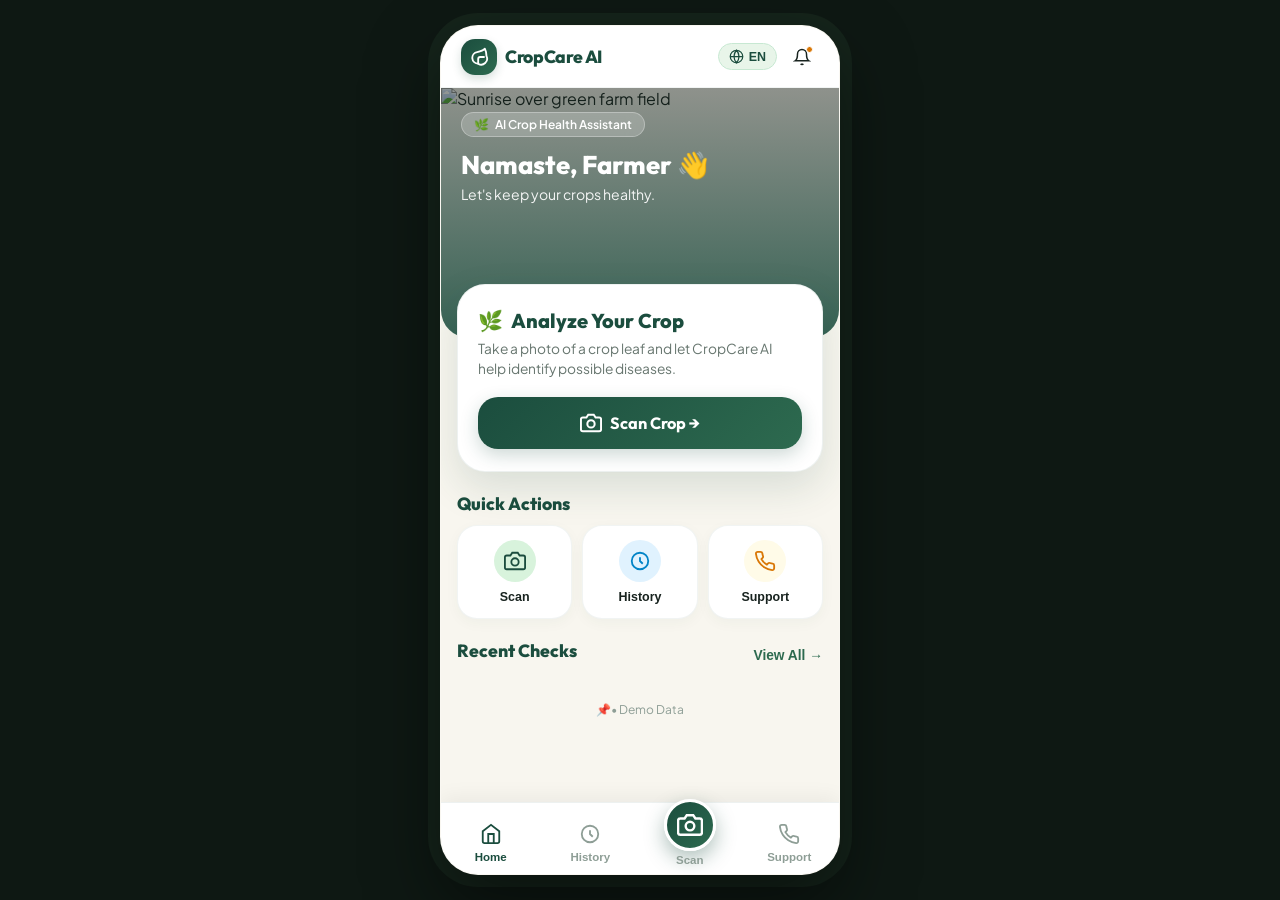
==== frontend/index.html @ 8da98268 "Add CropCare AI frontend" ====
<!DOCTYPE html>
<html lang="en">

<head>
    <meta charset="UTF-8">
    <meta name="viewport" content="width=device-width, initial-scale=1.0, maximum-scale=1.0, user-scalable=no">
    <title>CropCare AI - Smartphone Crop Disease Detection & Farmer Support System</title>

    <!-- Google Fonts -->
    <link rel="preconnect" href="https://fonts.googleapis.com">
    <link rel="preconnect" href="https://fonts.gstatic.com" crossorigin>
    <link
        href="https://fonts.googleapis.com/css2?family=Outfit:wght@400;500;600;700;800&family=Plus+Jakarta+Sans:wght@400;500;600;700&display=swap"
        rel="stylesheet">

    <!-- Custom Stylesheet -->
    <link rel="stylesheet" href="style.css">
</head>

<body>

    <!-- Outer Smartphone Device Frame (Emulates native app at 390px x 844px) -->
    <div class="device-container">

        <!-- Elegant Header Bar -->
        <header class="app-header">
            <div class="header-brand" id="brand-logo" title="Double tap for developer menu">
                <div class="logo-icon">
                    <svg viewBox="0 0 24 24" width="20" height="20" fill="none" stroke="currentColor" stroke-width="2.2"
                        stroke-linecap="round" stroke-linejoin="round">
                        <path d="M11 20A7 7 0 0 1 9.8 6.1C15.5 5 17 4.4 19 2c1 2 2 4.12 2 9a7 7 0 0 1-10 9z"></path>
                        <path d="M11 20v-5.5a2.5 2.5 0 0 1 2.5-2.5H18"></path>
                    </svg>
                </div>
                <div class="brand-text">
                    <span class="brand-title">CropCare AI</span>

                </div>
            </div>

            <div class="header-actions">
                <!-- Language Toggle -->
                <button class="lang-toggle-btn" id="header-lang-btn" aria-label="Switch Language">
                    <svg viewBox="0 0 24 24" width="15" height="15" fill="none" stroke="currentColor" stroke-width="2">
                        <circle cx="12" cy="12" r="10"></circle>
                        <line x1="2" y1="12" x2="22" y2="12"></line>
                        <path
                            d="M12 2a15.3 15.3 0 0 1 4 10 15.3 15.3 0 0 1-4 10 15.3 15.3 0 0 1-4-10 15.3 15.3 0 0 1 4-10z">
                        </path>
                    </svg>
                    <span id="lang-indicator">EN</span>
                </button>

                <!-- Notification Bell -->
                <button class="icon-btn" id="btn-notifications" aria-label="Notifications">
                    <svg viewBox="0 0 24 24" width="18" height="18" fill="none" stroke="currentColor" stroke-width="2">
                        <path d="M18 8A6 6 0 0 0 6 8c0 7-3 9-3 9h18s-3-2-3-9"></path>
                        <path d="M13.73 21a2 2 0 0 1-3.46 0"></path>
                    </svg>
                    <span class="notification-badge"></span>
                </button>
            </div>
        </header>

        <!-- Main Content Screens Viewport -->
        <main class="app-content">

            <!-- ========================================== -->
            <!-- SCREEN 1: HOME / FARMER DASHBOARD          -->
            <!-- ========================================== -->
            <section class="screen active" id="screen-home">

                <!-- Large Farm/Crop Hero Photograph (occupies ~40% screen area) -->
                <div class="hero-photo-banner">
                    <img src="https://images.unsplash.com/photo-1500382017468-9049fed747ef?auto=format&fit=crop&w=800&q=80"
                        alt="Sunrise over green farm field" class="hero-bg-img">
                    <div class="hero-overlay-gradient"></div>

                    <!-- Text Layered INSIDE the Hero Photograph -->
                    <div class="hero-header-content">
                        <div class="hero-mini-badge">
                            <span class="badge-leaf">🌿</span>
                            <span>AI Crop Health Assistant</span>
                        </div>
                        <h1 class="farmer-greeting" id="txt-greeting">Namaste, Farmer 👋</h1>
                        <p class="greeting-sub" id="txt-subgreeting">Let's keep your crops healthy.</p>
                    </div>
                </div>

                <!-- Floating Action Card Overlapping Bottom of Hero Photograph -->
                <div class="hero-floating-card">
                    <div class="floating-card-header">
                        <span class="card-leaf-icon">🌿</span>
                        <h2 class="hero-action-title" id="txt-hero-title">Analyze Your Crop</h2>
                    </div>

                    <p class="hero-action-desc" id="txt-hero-desc">
                        Take a photo of a crop leaf and let CropCare AI help identify possible diseases.
                    </p>

                    <button class="btn btn-primary btn-large btn-block" id="btn-hero-analyze">
                        <svg viewBox="0 0 24 24" width="22" height="22" fill="none" stroke="currentColor"
                            stroke-width="2.2">
                            <path d="M23 19a2 2 0 0 1-2 2H3a2 2 0 0 1-2-2V8a2 2 0 0 1 2-2h4l2-3h6l2 3h4a2 2 0 0 1 2 2z">
                            </path>
                            <circle cx="12" cy="13" r="4"></circle>
                        </svg>
                        <span id="txt-cta-analyze">Scan Crop →</span>
                    </button>
                </div>

                <!-- Quick Actions Grid -->
                <div class="section-block">
                    <h3 class="section-title" id="txt-quick-actions">Quick Actions</h3>
                    <div class="quick-actions-grid">
                        <button class="action-card" id="qa-scan">
                            <div class="action-icon icon-forest">
                                <svg viewBox="0 0 24 24" width="22" height="22" fill="none" stroke="currentColor"
                                    stroke-width="2">
                                    <path
                                        d="M23 19a2 2 0 0 1-2 2H3a2 2 0 0 1-2-2V8a2 2 0 0 1 2-2h4l2-3h6l2 3h4a2 2 0 0 1 2 2z">
                                    </path>
                                    <circle cx="12" cy="13" r="4"></circle>
                                </svg>
                            </div>
                            <span class="action-label" id="qa-txt-scan">Scan</span>
                        </button>

                        <button class="action-card" id="qa-history">
                            <div class="action-icon icon-sage">
                                <svg viewBox="0 0 24 24" width="22" height="22" fill="none" stroke="currentColor"
                                    stroke-width="2">
                                    <path d="M12 8v4l3 3m6-3a9 9 0 1 1-18 0 9 9 0 0 1 18 0z"></path>
                                </svg>
                            </div>
                            <span class="action-label" id="qa-txt-history">History</span>
                        </button>

                        <button class="action-card" id="qa-support">
                            <div class="action-icon icon-cream">
                                <svg viewBox="0 0 24 24" width="22" height="22" fill="none" stroke="currentColor"
                                    stroke-width="2">
                                    <path
                                        d="M22 16.92v3a2 2 0 0 1-2.18 2 19.79 19.79 0 0 1-8.63-3.07 19.5 19.5 0 0 1-6-6 19.79 19.79 0 0 1-3.07-8.67A2 2 0 0 1 4.11 2h3a2 2 0 0 1 2 1.72 12.84 12.84 0 0 0 .7 2.81 2 2 0 0 1-.45 2.11L8.09 9.91a16 16 0 0 0 6 6l1.27-1.27a2 2 0 0 1 2.11-.45 12.84 12.84 0 0 0 2.81.7A2 2 0 0 1 22 16.92z">
                                    </path>
                                </svg>
                            </div>
                            <span class="action-label" id="qa-txt-support">Support</span>
                        </button>
                    </div>
                </div>

                <!-- Recent Checks Section -->
                <div class="section-block">
                    <div class="section-header-flex">
                        <h3 class="section-title" id="txt-recent-checks">Recent Checks</h3>
                        <button class="link-btn" id="btn-view-all-history">View All →</button>
                    </div>

                    <!-- Cards Container -->
                    <div class="recent-cards-list" id="recent-checks-container">
                        <!-- Populated dynamically by script.js -->
                    </div>
                </div>

                <div class="proto-footer-note">
                    <span>📌• Demo Data</span>
                </div>

            </section>

            <!-- ========================================== -->
            <!-- SCREEN 2: CROP SCAN / UPLOAD              -->
            <!-- ========================================== -->
            <section class="screen" id="screen-scan">

                <!-- Large Agricultural Photo Banner (~35% Height) -->
                <div class="page-top-banner">
                    <img src="https://images.unsplash.com/photo-1530836369250-ef72a3f5cda8?auto=format&fit=crop&w=800&q=80"
                        alt="Green leaf banner" class="banner-img">
                    <div class="banner-overlay"></div>
                    <button class="back-btn back-btn-overlay" id="btn-scan-back">
                        <svg viewBox="0 0 24 24" width="20" height="20" fill="none" stroke="currentColor"
                            stroke-width="2">
                            <line x1="19" y1="12" x2="5" y2="12"></line>
                            <polyline points="12 19 5 12 12 5"></polyline>
                        </svg>
                    </button>
                    <div class="banner-text">
                        <h2 class="banner-title" id="txt-scan-title">Check Your Crop</h2>
                        <p class="banner-sub" id="txt-scan-sub">Take a clear photo of the affected leaf.</p>
                    </div>
                </div>

                <!-- Hidden Inputs -->
                <input type="file" id="leaf-input-file" accept="image/jpeg,image/jpg,image/png,image/webp"
                    class="visually-hidden">
                <input type="file" id="leaf-input-camera" accept="image/jpeg,image/jpg,image/png,image/webp"
                    capture="environment" class="visually-hidden">

                <!-- Floating Upload Card Overlapping Banner -->
                <div class="floating-upload-card">
                    <div class="upload-dropzone" id="upload-dropzone">
                        <div class="botanical-illustration">
                            <svg viewBox="0 0 24 24" width="48" height="48" fill="none" stroke="currentColor"
                                stroke-width="1.6">
                                <path d="M11 20A7 7 0 0 1 9.8 6.1C15.5 5 17 4.4 19 2c1 2 2 4.12 2 9a7 7 0 0 1-10 9z">
                                </path>
                                <path d="M11 20v-5.5a2.5 2.5 0 0 1 2.5-2.5H18"></path>
                            </svg>
                        </div>
                        <h3 class="upload-heading" id="txt-upload-heading">Tap to upload or take a photo</h3>
                        <p class="upload-subtext" id="txt-upload-subtext">JPG · PNG · WEBP · Max 10MB</p>
                    </div>

                    <div class="upload-actions">
                        <button class="btn btn-primary btn-large btn-block" id="btn-trigger-camera">
                            <svg viewBox="0 0 24 24" width="22" height="22" fill="none" stroke="currentColor"
                                stroke-width="2.2">
                                <path
                                    d="M23 19a2 2 0 0 1-2 2H3a2 2 0 0 1-2-2V8a2 2 0 0 1 2-2h4l2-3h6l2 3h4a2 2 0 0 1 2 2z">
                                </path>
                                <circle cx="12" cy="13" r="4"></circle>
                            </svg>
                            <span id="txt-btn-camera">Take Photo</span>
                        </button>

                        <button class="btn btn-secondary btn-large btn-block" id="btn-trigger-gallery">
                            <svg viewBox="0 0 24 24" width="22" height="22" fill="none" stroke="currentColor"
                                stroke-width="2">
                                <rect x="3" y="3" width="18" height="18" rx="2" ry="2"></rect>
                                <circle cx="8.5" cy="8.5" r="1.5"></circle>
                                <polyline points="21 15 16 10 5 21"></polyline>
                            </svg>
                            <span id="txt-btn-gallery">Upload from Gallery</span>
                        </button>
                    </div>
                </div>

                <!-- Guidelines List directly on Cream Background -->
                <div class="cream-tips-block">
                    <h4 class="tips-heading" id="txt-tips-title">💡 For better results</h4>
                    <ul class="tips-list">
                        <li><span class="tip-check">✓</span> <span id="txt-tip-1">Use good lighting</span></li>
                        <li><span class="tip-check">✓</span> <span id="txt-tip-2">Keep the leaf clearly visible</span>
                        </li>
                        <li><span class="tip-check">✓</span> <span id="txt-tip-3">Avoid blurry photos</span></li>
                        <li><span class="tip-check">✓</span> <span id="txt-tip-4">Focus on the affected area</span></li>
                    </ul>
                </div>

            </section>

            <!-- ========================================== -->
            <!-- SCREEN 3: IMAGE PREVIEW                    -->
            <!-- ========================================== -->
            <section class="screen" id="screen-preview">

                <div class="screen-header">
                    <button class="back-btn" id="btn-preview-back">
                        <svg viewBox="0 0 24 24" width="20" height="20" fill="none" stroke="currentColor"
                            stroke-width="2">
                            <line x1="19" y1="12" x2="5" y2="12"></line>
                            <polyline points="12 19 5 12 12 5"></polyline>
                        </svg>
                    </button>
                    <div class="screen-title-wrap">
                        <h2 class="screen-title" id="txt-preview-title">Review Your Photo</h2>
                        <p class="screen-subtitle" id="txt-preview-sub">Check if the leaf is clearly visible.</p>
                    </div>
                </div>

                <!-- Error Toast Banner -->
                <div class="alert-banner alert-error hidden" id="preview-error-banner">
                    <svg viewBox="0 0 24 24" width="20" height="20" fill="none" stroke="currentColor" stroke-width="2">
                        <circle cx="12" cy="12" r="10"></circle>
                        <line x1="12" y1="8" x2="12" y2="12"></line>
                        <line x1="12" y1="16" x2="12.01" y2="16"></line>
                    </svg>
                    <span id="txt-error-message">Invalid file selected. Please choose a valid image.</span>
                </div>

                <!-- Selected Leaf Image DOMINATES Upper Screen (~45% Height) -->
                <div class="preview-hero-frame">
                    <img id="img-preview" src="" alt="Uploaded crop leaf preview">
                </div>

                <div class="preview-status-pill">
                    <span class="pill-icon">✓</span>
                    <span>Image looks good!</span>
                </div>

                <div class="file-info-chip">
                    <div class="file-chip-details">
                        <span class="chip-filename" id="file-name-disp">leaf.jpg</span>
                        <span class="chip-meta" id="file-size-disp">2.4 MB · JPG</span>
                    </div>
                </div>

                <!-- Preview Actions -->
                <div class="preview-actions">
                    <button class="btn btn-primary btn-large btn-block" id="btn-confirm-analyze">
                        <span id="txt-btn-analyze-leaf">🌿 Analyze Leaf →</span>
                    </button>

                    <button class="btn btn-secondary btn-large btn-block" id="btn-reselect-image">
                        <span id="txt-btn-choose-another">Choose Another</span>
                    </button>
                </div>

            </section>

            <!-- ========================================== -->
            <!-- SCREEN 4: AI ANALYSIS / LOADING            -->
            <!-- ========================================== -->
            <section class="screen screen-dark-bg" id="screen-loading">

                <div class="analysis-fullscreen-wrapper">
                    <!-- FULL-SCREEN Agricultural Background with Overlay -->
                    <img src="https://images.unsplash.com/photo-1500382017468-9049fed747ef?auto=format&fit=crop&w=800&q=80"
                        alt="Backdrop" class="analysis-bg-img">
                    <div class="analysis-bg-overlay"></div>

                    <div class="analysis-content-box">
                        <!-- Centered Circular Scanning Frame -->
                        <div class="scanning-circle-container">
                            <div class="pulse-ring"></div>
                            <div class="scanner-img-wrap">
                                <img id="img-scanning-thumb" src="" alt="Leaf scanning preview">
                                <div class="laser-scanner-line"></div>
                            </div>
                        </div>

                        <h2 class="loading-heading" id="txt-loading-title">Analyzing your crop...</h2>
                        <p class="loading-subheading" id="txt-loading-sub">Our AI is examining the leaf for possible
                            diseases.</p>

                        <!-- Translucent Floating Progress Card -->
                        <div class="translucent-progress-card">
                            <div class="checklist-row done" id="chk-step-1">
                                <span class="chk-bullet">✓</span>
                                <span id="txt-chk-1">Image quality checked</span>
                            </div>
                            <div class="checklist-row done" id="chk-step-2">
                                <span class="chk-bullet">✓</span>
                                <span id="txt-chk-2">Crop image processed</span>
                            </div>
                            <div class="checklist-row active" id="chk-step-3">
                                <span class="chk-bullet spinner">○</span>
                                <span id="txt-chk-3">Detecting possible disease...</span>
                            </div>
                        </div>

                        <span class="loading-demo-tag">Demonstration State</span>
                    </div>
                </div>

            </section>

            <!-- ========================================== -->
            <!-- SCREEN 5: DISEASE RESULT                   -->
            <!-- ========================================== -->
            <section class="screen" id="screen-result">

                <div class="screen-header flex-header">
                    <div class="flex-left">
                        <button class="back-btn" id="btn-result-home">
                            <svg viewBox="0 0 24 24" width="20" height="20" fill="none" stroke="currentColor"
                                stroke-width="2">
                                <line x1="19" y1="12" x2="5" y2="12"></line>
                                <polyline points="12 19 5 12 12 5"></polyline>
                            </svg>
                        </button>
                        <div class="screen-title-wrap">
                            <h2 class="screen-title" id="txt-report-title">Crop Health Report</h2>
                        </div>
                    </div>

                </div>

                <!-- Large Leaf Photo Header (~35% Height) -->
                <div class="report-hero-photo-wrap">
                    <img id="img-result-display" src="" alt="Analyzed Crop Leaf">
                    <div class="photo-gradient-overlay"></div>
                    <div class="hero-crop-meta">
                        <span class="crop-category-badge" id="res-crop-name">🍅 Tomato</span>
                        <h3 class="disease-title" id="res-disease-title">Early Blight</h3>
                        <p class="latin-title">Alternaria solani</p>
                    </div>
                </div>

                <!-- Confidence Gauge & Severity Row -->
                <div class="report-metrics-row">
                    <div class="severity-box">
                        <span class="severity-title">Severity</span>
                        <span class="severity-pill pill-moderate" id="res-severity-badge">Moderate</span>
                    </div>

                    <div class="confidence-gauge">
                        <svg viewBox="0 0 36 36" class="gauge-svg">
                            <path class="gauge-bg"
                                d="M18 2.0845 a 15.9155 15.9155 0 0 1 0 31.831 a 15.9155 15.9155 0 0 1 0 -31.831">
                            </path>
                            <path class="gauge-fill" id="res-confidence-path" stroke-dasharray="87, 100"
                                d="M18 2.0845 a 15.9155 15.9155 0 0 1 0 31.831 a 15.9155 15.9155 0 0 1 0 -31.831">
                            </path>
                        </svg>
                        <div class="gauge-text">
                            <span class="gauge-percent" id="res-confidence-val">87%</span>
                            <span class="gauge-label">AI Match</span>
                        </div>
                    </div>
                </div>

                <!-- Voice Audio Banner -->
                <div class="voice-banner">
                    <button class="btn btn-audio-play" id="btn-listen-hindi">
                        <svg viewBox="0 0 24 24" width="18" height="18" fill="none" stroke="currentColor"
                            stroke-width="2">
                            <polygon points="11 5 6 9 2 9 2 15 6 15 11 19 11 5"></polygon>
                            <path d="M19.07 4.93a10 10 0 0 1 0 14.14M15.54 8.46a5 5 0 0 1 0 7.07"></path>
                        </svg>
                        <span id="txt-btn-audio">🔊 Listen in Hindi</span>
                    </button>
                </div>

                <!-- Symptoms List (Sitting on Cream Canvas) -->
                <div class="report-section-block">
                    <h4 class="section-header-title" id="txt-symptoms-title">🌿 Symptoms</h4>
                    <ul class="bullet-list" id="res-symptoms-list">
                        <li>Brown spots on leaves with concentric ring markings</li>
                        <li>Yellowing around the affected leaf areas</li>
                        <li>Lower leaves turning dark and dropping prematurely</li>
                    </ul>
                </div>

                <!-- Prevention List (Sitting on Cream Canvas) -->
                <div class="report-section-block">
                    <h4 class="section-header-title" id="txt-prevention-title">🛡 Prevention</h4>
                    <ul class="bullet-list" id="res-prevention-list">
                        <li>Improve air circulation around plants</li>
                        <li>Avoid overhead watering; water at soil level</li>
                        <li>Rotate crops regularly</li>
                    </ul>
                </div>

                <!-- Side-by-Side Treatment Cards (Organic vs Chemical) -->
                <div class="report-section-block">
                    <h4 class="section-header-title" id="txt-treatment-title">🌱 Treatment Options</h4>
                    <div class="side-by-side-grid">
                        <div class="treatment-box organic-box">
                            <span class="box-badge">🌿 Organic</span>
                            <ul class="box-list" id="res-organic-list">
                                <li>Copper-based organic spray</li>
                                <li>Neem oil solution (5ml/L)</li>
                                <li>Prune infected leaves</li>
                            </ul>
                        </div>

                        <div class="treatment-box chemical-box">
                            <span class="box-badge">🧪 Chemical</span>
                            <ul class="box-list" id="res-chemical-list">
                                <li>Mancozeb 75% WP @ 2g/L</li>
                                <li>Chlorothalonil spray</li>
                                <li>Repeat after 12 days</li>
                            </ul>
                        </div>
                    </div>
                </div>

                <!-- Safety Banner -->
                <div class="safety-banner-box">
                    <span class="safety-icon">⚠</span>
                    <div>
                        <strong id="txt-safety-title">Safety Information</strong>
                        <p class="safety-text" id="res-safety-text">Follow product label instructions. Wear protective
                            equipment (mask, gloves) when applying sprays.</p>
                    </div>
                </div>

                <!-- Action Buttons -->
                <div class="report-actions">
                    <button class="btn btn-primary btn-large btn-block" id="btn-result-another">
                        <span id="txt-btn-analyze-another">Analyze Another Leaf</span>
                    </button>

                    <button class="btn btn-secondary btn-large btn-block" id="btn-save-history">
                        <span id="txt-btn-save">Save to History ✓</span>
                    </button>
                </div>

                <div class="proto-footer-note">
                    <span>ℹ️ demo data ! Always consult local experts.</span>
                </div>

            </section>

            <!-- ========================================== -->
            <!-- SCREEN 6: LOW CONFIDENCE                   -->
            <!-- ========================================== -->
            <section class="screen screen-dark-bg" id="screen-low-confidence">

                <div class="analysis-fullscreen-wrapper">
                    <img src="https://images.unsplash.com/photo-1530836369250-ef72a3f5cda8?auto=format&fit=crop&w=800&q=80"
                        alt="Backdrop" class="analysis-bg-img">
                    <div class="analysis-bg-overlay"></div>

                    <div class="analysis-content-box">
                        <div class="translucent-card-modal">
                            <div class="warning-icon-wrap">🌿</div>
                            <h3 class="low-conf-title" id="txt-lowconf-heading">We couldn't identify the disease
                                confidently.</h3>
                            <p class="low-conf-msg" id="txt-lowconf-desc">
                                Please try another photo with better lighting and the leaf clearly visible.
                            </p>

                            <div class="low-conf-tips-block">
                                <h4 id="txt-lowconf-tips-title">For better results</h4>
                                <ul class="tips-list light-tips">
                                    <li><span class="tip-check">✓</span> <span id="txt-lc-tip1">Good lighting</span>
                                    </li>
                                    <li><span class="tip-check">✓</span> <span id="txt-lc-tip2">Leaf clearly
                                            visible</span></li>
                                    <li><span class="tip-check">✓</span> <span id="txt-lc-tip3">Avoid blurry
                                            images</span></li>
                                </ul>
                            </div>

                            <button class="btn btn-primary btn-large btn-block" id="btn-try-another-photo">
                                <span id="txt-btn-retry">📷 Try Another Photo</span>
                            </button>
                        </div>
                    </div>
                </div>

            </section>

            <!-- ========================================== -->
            <!-- SCREEN 7: HISTORY                          -->
            <!-- ========================================== -->
            <section class="screen" id="screen-history">

                <div class="screen-header">
                    <div class="screen-title-wrap">
                        <h2 class="screen-title" id="txt-history-title">Scan History</h2>
                        <p class="screen-subtitle" id="txt-history-sub">Previous crop checks saved on your device</p>
                    </div>
                </div>

                <!-- Filter Pills -->
                <div class="filter-pills-bar">
                    <button class="pill-btn active" data-filter="all">All</button>
                    <button class="pill-btn" data-filter="Tomato">Tomatoes</button>
                    <button class="pill-btn" data-filter="Potato">Potatoes</button>
                    <button class="pill-btn" data-filter="Wheat">Wheat</button>
                </div>

                <!-- History Items Container -->
                <div class="history-list-wrapper" id="history-items-container">
                    <!-- Populated dynamically by script.js -->
                </div>

            </section>

            <!-- ========================================== -->
            <!-- SCREEN 8: FARMER SUPPORT REDESIGN          -->
            <!-- ========================================== -->
            <section class="screen" id="screen-support">

                <!-- Large Farmer Hero Photograph Banner (~35% Height) -->
                <div class="support-photo-banner">
                    <img src="https://images.unsplash.com/photo-1595974482597-4b8da8879bc5?auto=format&fit=crop&w=800&q=80"
                        alt="Farmer in green crop field" class="support-bg-img">
                    <div class="support-overlay"></div>
                    <div class="support-banner-content">
                        <h2 class="support-hero-title">Together for Healthier Crops</h2>
                        <p class="support-hero-sub">Get the right support, at the right time.</p>
                    </div>
                </div>

                <!-- Compact Directory List Rows (NOT giant stacked white blocks!) -->
                <div class="compact-directory-list">

                    <!-- Row 1: Helplines -->
                    <button class="directory-row" id="btn-call-helpline">
                        <div class="row-left">
                            <span class="row-icon">📞</span>
                            <div class="row-text">
                                <span class="row-title" id="txt-sup-helpline-title">Agricultural Helplines</span>
                                <span class="row-desc">Kisan Call Center: 1800-180-1551</span>
                            </div>
                        </div>
                        <span class="row-arrow">→</span>
                    </button>

                    <!-- Row 2: Schemes -->
                    <button class="directory-row" id="btn-scheme-info">
                        <div class="row-left">
                            <span class="row-icon">🏛</span>
                            <div class="row-text">
                                <span class="row-title" id="txt-sup-schemes-title">Government Schemes</span>
                                <span class="row-desc">PM-Kisan Samman Nidhi info</span>
                            </div>
                        </div>
                        <span class="row-arrow">→</span>
                    </button>

                    <!-- Row 3: Insurance -->
                    <button class="directory-row" id="btn-insurance-info">
                        <div class="row-left">
                            <span class="row-icon">🛡</span>
                            <div class="row-text">
                                <span class="row-title" id="txt-sup-insurance-title">Crop Insurance</span>
                                <span class="row-desc">PMFBY claim guidelines</span>
                            </div>
                        </div>
                        <span class="row-arrow">→</span>
                    </button>

                    <!-- Row 4: Assistance -->
                    <button class="directory-row" id="btn-kvk-info">
                        <div class="row-left">
                            <span class="row-icon">🌾</span>
                            <div class="row-text">
                                <span class="row-title">Agricultural Assistance</span>
                                <span class="row-desc">Soil health & technical advice</span>
                            </div>
                        </div>
                        <span class="row-arrow">→</span>
                    </button>

                    <!-- Row 5: Nearby Office -->
                    <button class="directory-row" id="btn-office-info">
                        <div class="row-left">
                            <span class="row-icon">📍</span>
                            <div class="row-text">
                                <span class="row-title">Nearby Agriculture Office</span>
                                <span class="row-desc">Locate local KVK center</span>
                            </div>
                        </div>
                        <span class="row-arrow">→</span>
                    </button>

                </div>

                <!-- Compact Question Box -->
                <div class="compact-question-card">
                    <h4 class="question-title">Ask an Agricultural Question</h4>
                    <textarea class="form-textarea" id="feedback-text" rows="2"
                        placeholder="Describe your crop issue..."></textarea>
                    <button class="btn btn-primary btn-block" id="btn-submit-feedback">Submit Question (Demo)</button>
                    <div class="alert-banner alert-success hidden" id="feedback-success">
                        ✓ Query recorded for demo.
                    </div>
                </div>

            </section>

        </main>

        <!-- Fixed Bottom Navigation -->
        <nav class="bottom-nav">
            <button class="nav-item active" data-screen="screen-home" id="nav-home">
                <div class="nav-icon">
                    <svg viewBox="0 0 24 24" width="22" height="22" fill="none" stroke="currentColor" stroke-width="2">
                        <path d="M3 9l9-7 9 7v11a2 2 0 0 1-2 2H5a2 2 0 0 1-2-2z"></path>
                        <polyline points="9 22 9 12 15 12 15 22"></polyline>
                    </svg>
                </div>
                <span class="nav-label" id="nav-txt-home">Home</span>
            </button>

            <button class="nav-item" data-screen="screen-history" id="nav-history">
                <div class="nav-icon">
                    <svg viewBox="0 0 24 24" width="22" height="22" fill="none" stroke="currentColor" stroke-width="2">
                        <path d="M12 8v4l3 3m6-3a9 9 0 1 1-18 0 9 9 0 0 1 18 0z"></path>
                    </svg>
                </div>
                <span class="nav-label" id="nav-txt-history">History</span>
            </button>

            <!-- Prominent Central Scan Button -->
            <button class="nav-item nav-scan-prominent" data-screen="screen-scan" id="nav-scan">
                <div class="nav-scan-circle">
                    <svg viewBox="0 0 24 24" width="26" height="26" fill="none" stroke="currentColor"
                        stroke-width="2.2">
                        <path d="M23 19a2 2 0 0 1-2 2H3a2 2 0 0 1-2-2V8a2 2 0 0 1 2-2h4l2-3h6l2 3h4a2 2 0 0 1 2 2z">
                        </path>
                        <circle cx="12" cy="13" r="4"></circle>
                    </svg>
                </div>
                <span class="nav-label" id="nav-txt-scan">Scan</span>
            </button>

            <button class="nav-item" data-screen="screen-support" id="nav-support">
                <div class="nav-icon">
                    <svg viewBox="0 0 24 24" width="22" height="22" fill="none" stroke="currentColor" stroke-width="2">
                        <path
                            d="M22 16.92v3a2 2 0 0 1-2.18 2 19.79 19.79 0 0 1-8.63-3.07 19.5 19.5 0 0 1-6-6 19.79 19.79 0 0 1-3.07-8.67A2 2 0 0 1 4.11 2h3a2 2 0 0 1 2 1.72 12.84 12.84 0 0 0 .7 2.81 2 2 0 0 1-.45 2.11L8.09 9.91a16 16 0 0 0 6 6l1.27-1.27a2 2 0 0 1 2.11-.45 12.84 12.84 0 0 0 2.81.7A2 2 0 0 1 22 16.92z">
                        </path>
                    </svg>
                </div>
                <span class="nav-label" id="nav-txt-support">Support</span>
            </button>
        </nav>

        <!-- Developer Simulation Dialog -->
        <div class="dev-modal hidden" id="dev-modal">
            <div class="dev-modal-content">
                <h3>🛠️ Developer Testing Panel</h3>

                <div class="dev-options">
                    <button class="btn btn-small btn-primary" id="btn-dev-sim-high">Simulate High Confidence (Screen
                        5)</button>
                    <button class="btn btn-small btn-secondary" id="btn-dev-sim-low">Simulate Low Confidence (Screen
                        6)</button>
                </div>
                <button class="btn btn-outline btn-small" id="btn-close-dev">Close Panel</button>
            </div>
        </div>

    </div>

    <!-- Application Script -->
    <script src="script.js"></script>
</body>

</html>
---- frontend/style.css ----
/* ====================================================================
   CropCare AI — Smartphone Agricultural Mobile Application Design
   ==================================================================== */

:root {
    /* Color Palette */
    --forest-green: #1B4D3E;      /* Primary forest green */
    --leaf-green: #2D6A4F;        /* Vibrant leaf green accent */
    --sage-light: #E8F5E9;        /* Soft sage accent background */
    --sage-medium: #D8F3DC;       /* Mint badge background */
    --sage-border: #C7E8D2;       /* Soft green border */
    --warm-cream: #F8F6EF;        /* Primary soft cream background */
    --surface-white: #FFFFFF;      /* Clean card surface */

    --dark-text: #18231F;         /* High-contrast dark charcoal text */
    --muted-text: #66756E;        /* Muted green-gray text */
    --light-text: #8E9E96;        /* Subtitle text */

    --amber-gold: #D97706;        /* Severity accent */
    --amber-bg: #FFFBE8;
    --alert-red: #DC2626;         /* Safety alert accent */
    --alert-red-bg: #FEF2F2;

    /* Sizing & Radius */
    --radius-xl: 28px;
    --radius-lg: 20px;
    --radius-md: 14px;
    --radius-sm: 10px;
    --radius-full: 9999px;

    /* Shadows */
    --shadow-subtle: 0 4px 14px rgba(27, 77, 62, 0.04);
    --shadow-card: 0 10px 28px rgba(27, 77, 62, 0.08);
    --shadow-hero: 0 16px 40px rgba(27, 77, 62, 0.14);
    --shadow-nav: 0 -4px 20px rgba(0, 0, 0, 0.06);

    /* Fonts */
    --font-heading: 'Outfit', -apple-system, sans-serif;
    --font-body: 'Plus Jakarta Sans', -apple-system, sans-serif;

    /* Transitions */
    --transition-fast: 0.2s cubic-bezier(0.4, 0, 0.2, 1);
    --transition-smooth: 0.35s cubic-bezier(0.4, 0, 0.2, 1);
}

/* Base Reset */
* {
    box-sizing: border-box;
    margin: 0;
    padding: 0;
    -webkit-tap-highlight-color: transparent;
}

body {
    font-family: var(--font-body);
    background-color: #0E1813;
    color: var(--dark-text);
    display: flex;
    justify-content: center;
    align-items: center;
    min-height: 100vh;
    padding: 20px 0;
    overflow-x: hidden;
}

.visually-hidden {
    position: absolute;
    width: 1px;
    height: 1px;
    padding: 0;
    margin: -1px;
    overflow: hidden;
    clip: rect(0, 0, 0, 0);
    white-space: nowrap;
    border: 0;
}

/* Outer Mobile App Device Frame (Target: 390px x 844px) */
.device-container {
    width: 100%;
    max-width: 400px;
    height: 850px;
    background-color: var(--warm-cream);
    border-radius: 38px;
    box-shadow: 0 30px 70px rgba(0, 0, 0, 0.5), 0 0 0 12px #15241B;
    display: flex;
    flex-direction: column;
    position: relative;
    overflow: hidden;
    border: 1px solid rgba(255, 255, 255, 0.12);
}

@media (max-width: 480px) {
    body {
        padding: 0;
        background-color: var(--warm-cream);
    }
    .device-container {
        max-width: 100%;
        height: 100vh;
        height: 100dvh;
        border-radius: 0;
        box-shadow: none;
        border: none;
    }
}

/* ==========================================
   Header Bar
   ========================================== */

.app-header {
    height: 62px;
    background-color: var(--surface-white);
    padding: 0 20px;
    display: flex;
    align-items: center;
    justify-content: space-between;
    border-bottom: 1px solid rgba(27, 77, 62, 0.06);
    z-index: 25;
    flex-shrink: 0;
}

.header-brand {
    display: flex;
    align-items: center;
    gap: 8px;
    cursor: pointer;
}

.logo-icon {
    width: 36px;
    height: 36px;
    background: linear-gradient(135deg, var(--forest-green), var(--leaf-green));
    color: var(--surface-white);
    border-radius: var(--radius-md);
    display: flex;
    align-items: center;
    justify-content: center;
    box-shadow: 0 4px 10px rgba(27, 77, 62, 0.18);
}

.brand-text {
    display: flex;
    flex-direction: column;
}

.brand-title {
    font-family: var(--font-heading);
    font-size: 1.1rem;
    font-weight: 800;
    color: var(--forest-green);
    letter-spacing: -0.02em;
}

.brand-subtitle {
    font-size: 0.7rem;
    color: var(--muted-text);
    font-weight: 500;
}

.header-actions {
    display: flex;
    align-items: center;
    gap: 8px;
}

.lang-toggle-btn {
    background: var(--sage-light);
    border: 1px solid var(--sage-border);
    color: var(--forest-green);
    font-size: 0.78rem;
    font-weight: 700;
    padding: 5px 10px;
    border-radius: var(--radius-full);
    display: flex;
    align-items: center;
    gap: 5px;
    cursor: pointer;
}

.icon-btn {
    width: 34px;
    height: 34px;
    border-radius: var(--radius-full);
    background: transparent;
    border: none;
    color: var(--dark-text);
    display: flex;
    align-items: center;
    justify-content: center;
    cursor: pointer;
    position: relative;
}

.notification-badge {
    position: absolute;
    top: 6px;
    right: 6px;
    width: 7px;
    height: 7px;
    background-color: var(--amber-gold);
    border-radius: 50%;
    border: 1.5px solid var(--surface-white);
}

/* ==========================================
   Main Content Canvas
   ========================================== */

.app-content {
    flex: 1;
    overflow-y: auto;
    overflow-x: hidden;
    position: relative;
    padding-bottom: 84px;
    background-color: var(--warm-cream);
}

.app-content::-webkit-scrollbar {
    width: 4px;
}
.app-content::-webkit-scrollbar-thumb {
    background: rgba(27, 77, 62, 0.15);
    border-radius: 4px;
}

.screen {
    display: none;
    opacity: 0;
    transform: translateY(8px);
    transition: opacity 0.3s ease, transform 0.3s ease;
}

.screen.active {
    display: block;
    opacity: 1;
    transform: translateY(0);
}

.screen:not(.screen-dark-bg) {
    padding: 0 16px 20px;
}

.screen-header {
    display: flex;
    align-items: flex-start;
    gap: 12px;
    margin: 16px 0 14px;
}

.flex-header {
    justify-content: space-between;
    align-items: center;
}

.flex-left {
    display: flex;
    align-items: center;
    gap: 10px;
}

.back-btn {
    width: 38px;
    height: 38px;
    border-radius: var(--radius-md);
    background: var(--surface-white);
    border: 1px solid rgba(27, 77, 62, 0.1);
    color: var(--forest-green);
    display: flex;
    align-items: center;
    justify-content: center;
    cursor: pointer;
    box-shadow: var(--shadow-subtle);
    flex-shrink: 0;
}

.back-btn:active {
    transform: scale(0.95);
    background: var(--sage-light);
}

.screen-title {
    font-family: var(--font-heading);
    font-size: 1.3rem;
    font-weight: 800;
    color: var(--forest-green);
    line-height: 1.2;
}

.screen-subtitle {
    font-size: 0.84rem;
    color: var(--muted-text);
    margin-top: 2px;
}

.proto-tag {
    background-color: var(--sage-medium);
    color: var(--forest-green);
    font-size: 0.7rem;
    font-weight: 700;
    padding: 4px 10px;
    border-radius: var(--radius-full);
    border: 1px solid var(--sage-border);
}

/* ==========================================
   BUTTON SYSTEM
   ========================================== */

.btn {
    display: inline-flex;
    align-items: center;
    justify-content: center;
    gap: 8px;
    font-family: var(--font-heading);
    font-size: 0.98rem;
    font-weight: 700;
    border-radius: var(--radius-lg);
    padding: 14px 20px;
    border: none;
    cursor: pointer;
    transition: var(--transition-fast);
    text-decoration: none;
}

.btn-large {
    min-height: 52px;
    font-size: 1.02rem;
}

.btn-block {
    width: 100%;
}

.btn-primary {
    background: linear-gradient(135deg, var(--forest-green), var(--leaf-green));
    color: var(--surface-white);
    box-shadow: 0 6px 18px rgba(27, 77, 62, 0.22);
}

.btn-primary:active {
    transform: scale(0.98);
}

.btn-secondary {
    background: var(--surface-white);
    color: var(--forest-green);
    border: 1.5px solid var(--sage-border);
    box-shadow: var(--shadow-subtle);
}

.btn-secondary:active {
    background: var(--sage-light);
}

.btn-outline {
    background: transparent;
    border: 2px solid var(--forest-green);
    color: var(--forest-green);
}

.link-btn {
    background: none;
    border: none;
    color: var(--leaf-green);
    font-weight: 700;
    font-size: 0.86rem;
    cursor: pointer;
}

/* ==========================================
   SCREEN 1: HOME DASHBOARD (35-45% Hero & Overlapping Card)
   ========================================== */

/* Hero Photograph (~250px Height = ~38% Screen Area) */
.hero-photo-banner {
    position: relative;
    width: calc(100% + 32px);
    margin-left: -16px;
    margin-right: -16px;
    height: 250px;
    overflow: hidden;
    border-bottom-left-radius: var(--radius-xl);
    border-bottom-right-radius: var(--radius-xl);
}

.hero-bg-img {
    width: 100%;
    height: 100%;
    object-fit: cover;
}

.hero-overlay-gradient {
    position: absolute;
    top: 0;
    left: 0;
    width: 100%;
    height: 100%;
    background: linear-gradient(180deg, rgba(14, 24, 19, 0.45) 0%, rgba(27, 77, 62, 0.88) 100%);
}

.hero-header-content {
    position: absolute;
    top: 24px;
    left: 20px;
    right: 20px;
    color: var(--surface-white);
}

.hero-mini-badge {
    display: inline-flex;
    align-items: center;
    gap: 6px;
    background: rgba(255, 255, 255, 0.2);
    backdrop-filter: blur(8px);
    padding: 4px 12px;
    border-radius: var(--radius-full);
    font-size: 0.75rem;
    font-weight: 600;
    margin-bottom: 12px;
    border: 1px solid rgba(255, 255, 255, 0.3);
}

.farmer-greeting {
    font-family: var(--font-heading);
    font-size: 1.6rem;
    font-weight: 800;
    line-height: 1.25;
}

.greeting-sub {
    font-size: 0.88rem;
    opacity: 0.92;
    margin-top: 4px;
}

/* Floating Card Overlapping Bottom Edge of Hero Photograph */
.hero-floating-card {
    position: relative;
    margin-top: -54px;
    background: var(--surface-white);
    border-radius: var(--radius-xl);
    padding: 22px 20px;
    box-shadow: var(--shadow-hero);
    border: 1px solid rgba(27, 77, 62, 0.08);
    margin-bottom: 20px;
}

.floating-card-header {
    display: flex;
    align-items: center;
    gap: 8px;
    margin-bottom: 6px;
}

.card-leaf-icon {
    font-size: 1.25rem;
}

.hero-action-title {
    font-family: var(--font-heading);
    font-size: 1.25rem;
    font-weight: 800;
    color: var(--forest-green);
}

.hero-action-desc {
    font-size: 0.86rem;
    color: var(--muted-text);
    line-height: 1.45;
    margin-bottom: 18px;
}

/* Quick Actions Grid */
.section-block {
    margin-bottom: 20px;
}

.section-header-flex {
    display: flex;
    align-items: center;
    justify-content: space-between;
    margin-bottom: 10px;
}

.section-title {
    font-family: var(--font-heading);
    font-size: 1.1rem;
    font-weight: 800;
    color: var(--forest-green);
    margin-bottom: 10px;
}

.quick-actions-grid {
    display: grid;
    grid-template-columns: repeat(3, 1fr);
    gap: 10px;
}

.action-card {
    background: var(--surface-white);
    border-radius: var(--radius-lg);
    padding: 14px 8px;
    border: 1px solid rgba(27, 77, 62, 0.06);
    box-shadow: var(--shadow-subtle);
    display: flex;
    flex-direction: column;
    align-items: center;
    gap: 8px;
    cursor: pointer;
}

.action-card:active {
    transform: scale(0.96);
    background: var(--sage-light);
}

.action-icon {
    width: 42px;
    height: 42px;
    border-radius: 50%;
    display: flex;
    align-items: center;
    justify-content: center;
}

.icon-forest {
    background: var(--sage-medium);
    color: var(--forest-green);
}

.icon-sage {
    background: #E0F2FE;
    color: #0284C7;
}

.icon-cream {
    background: var(--amber-bg);
    color: var(--amber-gold);
}

.action-label {
    font-size: 0.78rem;
    font-weight: 700;
    color: var(--dark-text);
}

/* Recent Checks List */
.recent-cards-list {
    display: flex;
    flex-direction: column;
    gap: 10px;
}

.history-card {
    background: var(--surface-white);
    border-radius: var(--radius-lg);
    padding: 12px 14px;
    border: 1px solid rgba(27, 77, 62, 0.06);
    box-shadow: var(--shadow-subtle);
    display: flex;
    align-items: center;
    gap: 12px;
    cursor: pointer;
}

.history-thumb {
    width: 54px;
    height: 54px;
    border-radius: var(--radius-md);
    object-fit: cover;
    background: var(--sage-light);
    flex-shrink: 0;
}

.history-details {
    flex: 1;
}

.history-crop-title {
    font-family: var(--font-heading);
    font-size: 0.95rem;
    font-weight: 700;
    color: var(--dark-text);
}

.history-disease-subtitle {
    font-size: 0.82rem;
    color: var(--muted-text);
    margin-top: 1px;
}

.history-meta-row {
    display: flex;
    align-items: center;
    gap: 8px;
    margin-top: 4px;
    font-size: 0.74rem;
    color: var(--light-text);
}

.confidence-pill {
    background: var(--sage-medium);
    color: var(--forest-green);
    font-weight: 700;
    padding: 2px 7px;
    border-radius: var(--radius-full);
}

.proto-footer-note {
    text-align: center;
    margin-top: 16px;
    font-size: 0.75rem;
    color: var(--light-text);
}

/* ==========================================
   SCREEN 2: CROP SCAN (Large Photo Banner + Overlapping Upload Card)
   ========================================== */

.page-top-banner {
    position: relative;
    width: calc(100% + 32px);
    margin-left: -16px;
    margin-right: -16px;
    height: 200px;
    overflow: hidden;
}

.banner-img {
    width: 100%;
    height: 100%;
    object-fit: cover;
}

.banner-overlay {
    position: absolute;
    top: 0;
    left: 0;
    width: 100%;
    height: 100%;
    background: linear-gradient(180deg, rgba(27, 77, 62, 0.6) 0%, rgba(14, 24, 19, 0.88) 100%);
}

.back-btn-overlay {
    position: absolute;
    top: 16px;
    left: 16px;
    z-index: 5;
}

.banner-text {
    position: absolute;
    bottom: 22px;
    left: 20px;
    right: 20px;
    color: var(--surface-white);
}

.banner-title {
    font-family: var(--font-heading);
    font-size: 1.45rem;
    font-weight: 800;
}

.banner-sub {
    font-size: 0.86rem;
    opacity: 0.9;
    margin-top: 2px;
}

.floating-upload-card {
    position: relative;
    margin-top: -30px;
    background: var(--surface-white);
    border-radius: var(--radius-xl);
    padding: 20px;
    box-shadow: var(--shadow-hero);
    border: 1px solid rgba(27, 77, 62, 0.08);
    margin-bottom: 18px;
}

.upload-dropzone {
    border: 2px dashed var(--sage-border);
    border-radius: var(--radius-lg);
    padding: 24px 16px;
    text-align: center;
    background: var(--warm-cream);
    margin-bottom: 16px;
    cursor: pointer;
}

.upload-dropzone.drag-over {
    background: var(--sage-light);
    border-color: var(--leaf-green);
}

.botanical-illustration {
    width: 60px;
    height: 60px;
    border-radius: 50%;
    background: var(--sage-medium);
    color: var(--forest-green);
    display: flex;
    align-items: center;
    justify-content: center;
    margin: 0 auto 10px;
}

.upload-heading {
    font-family: var(--font-heading);
    font-size: 1.02rem;
    font-weight: 700;
    color: var(--forest-green);
    margin-bottom: 4px;
}

.upload-subtext {
    font-size: 0.78rem;
    color: var(--muted-text);
}

.upload-actions {
    display: flex;
    flex-direction: column;
    gap: 10px;
}

/* Cream Background Tips Block (No Separate White Card Stack) */
.cream-tips-block {
    padding: 14px 6px;
    margin-bottom: 16px;
}

.tips-heading {
    font-family: var(--font-heading);
    font-size: 0.96rem;
    font-weight: 800;
    color: var(--forest-green);
    margin-bottom: 10px;
}

.tips-list {
    list-style: none;
    display: flex;
    flex-direction: column;
    gap: 8px;
}

.tips-list li {
    display: flex;
    align-items: flex-start;
    gap: 8px;
    font-size: 0.85rem;
    color: var(--muted-text);
    line-height: 1.4;
}

.tip-check {
    color: var(--leaf-green);
    font-weight: 800;
}

/* ==========================================
   SCREEN 3: PREVIEW REDESIGN (Uploaded Photo Dominates Upper Screen)
   ========================================== */

.alert-banner {
    padding: 12px 14px;
    border-radius: var(--radius-md);
    display: flex;
    align-items: center;
    gap: 8px;
    font-size: 0.86rem;
    font-weight: 600;
    margin-bottom: 14px;
}

.alert-banner.hidden {
    display: none;
}

.alert-error {
    background: var(--alert-red-bg);
    color: var(--alert-red);
    border: 1px solid #fca5a5;
}

.alert-success {
    background: var(--sage-light);
    color: var(--forest-green);
    border: 1px solid var(--sage-border);
}

.preview-hero-frame {
    width: 100%;
    height: 300px; /* ~45% Height */
    border-radius: var(--radius-xl);
    overflow: hidden;
    background: #000;
    box-shadow: var(--shadow-card);
    margin-bottom: 14px;
}

.preview-hero-frame img {
    width: 100%;
    height: 100%;
    object-fit: cover;
}

.preview-status-pill {
    display: inline-flex;
    align-items: center;
    gap: 6px;
    background: var(--sage-medium);
    color: var(--forest-green);
    font-size: 0.82rem;
    font-weight: 800;
    padding: 6px 14px;
    border-radius: var(--radius-full);
    margin-bottom: 12px;
}

.file-info-chip {
    background: var(--surface-white);
    padding: 12px 16px;
    border-radius: var(--radius-md);
    border: 1px solid rgba(27, 77, 62, 0.06);
    margin-bottom: 18px;
}

.chip-filename {
    font-size: 0.88rem;
    font-weight: 700;
    color: var(--dark-text);
}

.chip-meta {
    font-size: 0.78rem;
    color: var(--muted-text);
    margin-left: 6px;
}

.preview-actions {
    display: flex;
    flex-direction: column;
    gap: 10px;
}

/* ==========================================
   SCREEN 4: AI ANALYSIS (Full-Screen Visual Scanner)
   ========================================== */

.screen-dark-bg {
    padding: 0 !important;
    height: 100%;
}

.analysis-fullscreen-wrapper {
    position: relative;
    width: 100%;
    height: 100%;
    min-height: 720px;
    overflow: hidden;
}

.analysis-bg-img {
    width: 100%;
    height: 100%;
    object-fit: cover;
}

.analysis-bg-overlay {
    position: absolute;
    top: 0;
    left: 0;
    width: 100%;
    height: 100%;
    background: linear-gradient(180deg, rgba(14, 24, 19, 0.88) 0%, rgba(27, 77, 62, 0.94) 100%);
}

.analysis-content-box {
    position: absolute;
    top: 0;
    left: 0;
    width: 100%;
    height: 100%;
    padding: 40px 24px;
    display: flex;
    flex-direction: column;
    align-items: center;
    text-align: center;
    justify-content: center;
    z-index: 10;
}

.scanning-circle-container {
    position: relative;
    width: 160px;
    height: 160px;
    margin-bottom: 24px;
}

.pulse-ring {
    position: absolute;
    top: -10px;
    left: -10px;
    right: -10px;
    bottom: -10px;
    border-radius: 50%;
    border: 2px solid rgba(82, 183, 136, 0.5);
    animation: pulse 2s infinite ease-out;
}

@keyframes pulse {
    0% { transform: scale(0.95); opacity: 0.8; }
    50% { transform: scale(1.08); opacity: 0.3; }
    100% { transform: scale(0.95); opacity: 0.8; }
}

.scanner-img-wrap {
    width: 100%;
    height: 100%;
    border-radius: 50%;
    overflow: hidden;
    border: 3px solid var(--leaf-green);
    position: relative;
    box-shadow: 0 0 25px rgba(45, 106, 79, 0.6);
}

.scanner-img-wrap img {
    width: 100%;
    height: 100%;
    object-fit: cover;
}

.laser-scanner-line {
    position: absolute;
    top: 0;
    left: 0;
    width: 100%;
    height: 3px;
    background: linear-gradient(90deg, transparent, #52B788, #FFFFFF, #52B788, transparent);
    box-shadow: 0 0 12px #52B788;
    animation: laserScan 2.2s infinite ease-in-out;
}

@keyframes laserScan {
    0% { top: 0%; }
    50% { top: 96%; }
    100% { top: 0%; }
}

.loading-heading {
    font-family: var(--font-heading);
    font-size: 1.45rem;
    font-weight: 800;
    color: var(--surface-white);
    margin-bottom: 6px;
}

.loading-subheading {
    font-size: 0.88rem;
    color: rgba(255, 255, 255, 0.8);
    margin-bottom: 24px;
    max-width: 280px;
}

.translucent-progress-card {
    width: 100%;
    max-width: 320px;
    background: rgba(255, 255, 255, 0.12);
    backdrop-filter: blur(12px);
    border-radius: var(--radius-lg);
    padding: 16px 18px;
    border: 1px solid rgba(255, 255, 255, 0.2);
    display: flex;
    flex-direction: column;
    gap: 10px;
    margin-bottom: 18px;
}

.checklist-row {
    display: flex;
    align-items: center;
    gap: 10px;
    font-size: 0.86rem;
    color: rgba(255, 255, 255, 0.6);
    text-align: left;
}

.checklist-row.done {
    color: var(--surface-white);
    font-weight: 600;
}

.checklist-row.active {
    color: #52B788;
    font-weight: 700;
}

.chk-bullet {
    width: 20px;
    height: 20px;
    border-radius: 50%;
    display: flex;
    align-items: center;
    justify-content: center;
    font-size: 0.78rem;
}

.checklist-row.done .chk-bullet {
    background: var(--sage-medium);
    color: var(--forest-green);
}

.checklist-row.active .chk-bullet.spinner {
    animation: spin 1.2s infinite linear;
}

@keyframes spin {
    100% { transform: rotate(360deg); }
}

.loading-demo-tag {
    font-size: 0.74rem;
    color: rgba(255, 255, 255, 0.5);
}

/* ==========================================
   SCREEN 5: DISEASE RESULT REPORT REDESIGN
   ========================================== */

/* Large Leaf Hero Photo Header (~240px Height) */
.report-hero-photo-wrap {
    position: relative;
    width: calc(100% + 32px);
    margin-left: -16px;
    margin-right: -16px;
    height: 220px;
    overflow: hidden;
    border-bottom-left-radius: var(--radius-xl);
    border-bottom-right-radius: var(--radius-xl);
}

.report-hero-photo-wrap img {
    width: 100%;
    height: 100%;
    object-fit: cover;
}

.photo-gradient-overlay {
    position: absolute;
    top: 0;
    left: 0;
    width: 100%;
    height: 100%;
    background: linear-gradient(180deg, rgba(14, 24, 19, 0.3) 0%, rgba(27, 77, 62, 0.88) 100%);
}

.hero-crop-meta {
    position: absolute;
    bottom: 18px;
    left: 20px;
    right: 20px;
    color: var(--surface-white);
}

.crop-category-badge {
    font-size: 0.76rem;
    font-weight: 700;
    text-transform: uppercase;
    letter-spacing: 0.05em;
    opacity: 0.9;
}

.disease-title {
    font-family: var(--font-heading);
    font-size: 1.45rem;
    font-weight: 800;
    line-height: 1.2;
}

.latin-title {
    font-size: 0.82rem;
    font-style: italic;
    opacity: 0.85;
}

/* Metrics Row (Severity Pill + Circular Gauge) */
.report-metrics-row {
    display: flex;
    align-items: center;
    justify-content: space-between;
    padding: 16px 4px 12px;
}

.severity-box {
    display: flex;
    flex-direction: column;
    gap: 4px;
}

.severity-title {
    font-size: 0.76rem;
    color: var(--muted-text);
    font-weight: 600;
    text-transform: uppercase;
}

.severity-pill {
    font-size: 0.78rem;
    font-weight: 700;
    padding: 4px 12px;
    border-radius: var(--radius-full);
}

.pill-moderate {
    background: var(--amber-bg);
    color: var(--amber-gold);
    border: 1px solid #FDE68A;
}

.confidence-gauge {
    position: relative;
    width: 60px;
    height: 60px;
    flex-shrink: 0;
}

.gauge-svg {
    width: 100%;
    height: 100%;
    transform: rotate(-90deg);
}

.gauge-bg {
    fill: none;
    stroke: var(--sage-light);
    stroke-width: 3.8;
}

.gauge-fill {
    fill: none;
    stroke: var(--leaf-green);
    stroke-width: 3.8;
    stroke-linecap: round;
    transition: stroke-dasharray 1s ease;
}

.gauge-text {
    position: absolute;
    top: 0;
    left: 0;
    width: 100%;
    height: 100%;
    display: flex;
    flex-direction: column;
    align-items: center;
    justify-content: center;
    line-height: 1;
}

.gauge-percent {
    font-family: var(--font-heading);
    font-size: 0.92rem;
    font-weight: 800;
    color: var(--forest-green);
}

.gauge-label {
    font-size: 0.56rem;
    color: var(--muted-text);
    margin-top: 1px;
}

.voice-banner {
    margin-bottom: 14px;
}

.btn-audio-play {
    width: 100%;
    background: linear-gradient(135deg, #0284C7, #0369A1);
    color: var(--surface-white);
    padding: 12px 18px;
    border-radius: var(--radius-lg);
    font-size: 0.92rem;
    font-weight: 700;
}

/* Sections sitting on Cream Canvas */
.report-section-block {
    margin-bottom: 16px;
}

.section-header-title {
    font-family: var(--font-heading);
    font-size: 1.02rem;
    font-weight: 800;
    color: var(--forest-green);
    margin-bottom: 8px;
}

.bullet-list {
    list-style: disc;
    padding-left: 18px;
    display: flex;
    flex-direction: column;
    gap: 6px;
}

.bullet-list li {
    font-size: 0.86rem;
    color: var(--dark-text);
    line-height: 1.45;
}

.side-by-side-grid {
    display: grid;
    grid-template-columns: 1fr 1fr;
    gap: 10px;
}

.treatment-box {
    background: var(--surface-white);
    border-radius: var(--radius-lg);
    padding: 14px;
    border: 1px solid rgba(27, 77, 62, 0.08);
    box-shadow: var(--shadow-subtle);
}

.organic-box {
    border-top: 3px solid var(--leaf-green);
}

.chemical-box {
    border-top: 3px solid #0284C7;
}

.box-badge {
    font-size: 0.74rem;
    font-weight: 800;
    color: var(--forest-green);
    margin-bottom: 8px;
    display: inline-block;
}

.box-list {
    list-style: none;
    display: flex;
    flex-direction: column;
    gap: 6px;
}

.box-list li {
    font-size: 0.8rem;
    color: var(--dark-text);
    line-height: 1.35;
    position: relative;
    padding-left: 10px;
}

.box-list li::before {
    content: "•";
    position: absolute;
    left: 0;
    color: var(--leaf-green);
}

.safety-banner-box {
    background: var(--alert-red-bg);
    border: 1px solid #FCA5A5;
    border-radius: var(--radius-lg);
    padding: 14px;
    display: flex;
    gap: 12px;
    margin-bottom: 18px;
}

.safety-icon {
    font-size: 1.3rem;
}

.safety-banner-box strong {
    display: block;
    color: var(--alert-red);
    font-size: 0.88rem;
    font-weight: 700;
    margin-bottom: 2px;
}

.safety-text {
    font-size: 0.82rem;
    color: #7F1D1D;
    line-height: 1.4;
}

.report-actions {
    display: flex;
    flex-direction: column;
    gap: 10px;
    margin-bottom: 16px;
}

/* ==========================================
   SCREEN 6: LOW CONFIDENCE REDESIGN
   ========================================== */

.translucent-card-modal {
    background: rgba(255, 255, 255, 0.92);
    backdrop-filter: blur(12px);
    border-radius: var(--radius-xl);
    padding: 28px 20px;
    text-align: center;
    border: 1px solid rgba(255, 255, 255, 0.4);
    box-shadow: var(--shadow-hero);
    width: 100%;
    max-width: 320px;
}

.warning-icon-wrap {
    width: 64px;
    height: 64px;
    border-radius: 50%;
    background: #FFF7ED;
    color: var(--amber-gold);
    display: flex;
    align-items: center;
    justify-content: center;
    font-size: 1.8rem;
    margin: 0 auto 14px;
}

.low-conf-title {
    font-family: var(--font-heading);
    font-size: 1.15rem;
    font-weight: 800;
    color: var(--dark-text);
    margin-bottom: 8px;
}

.low-conf-msg {
    font-size: 0.86rem;
    color: var(--muted-text);
    line-height: 1.45;
    margin-bottom: 18px;
}

.low-conf-tips-block {
    text-align: left;
    background: var(--warm-cream);
    padding: 14px;
    border-radius: var(--radius-md);
    margin-bottom: 18px;
}

.low-conf-tips-block h4 {
    font-family: var(--font-heading);
    font-size: 0.88rem;
    font-weight: 700;
    color: var(--forest-green);
    margin-bottom: 8px;
}

.light-tips li {
    font-size: 0.82rem;
}

/* ==========================================
   SCREEN 7: HISTORY REDESIGN
   ========================================== */

.filter-pills-bar {
    display: flex;
    gap: 8px;
    overflow-x: auto;
    padding-bottom: 10px;
    margin-bottom: 14px;
}

.filter-pills-bar::-webkit-scrollbar {
    display: none;
}

.pill-btn {
    background: var(--surface-white);
    border: 1px solid rgba(27, 77, 62, 0.1);
    padding: 7px 15px;
    border-radius: var(--radius-full);
    font-size: 0.82rem;
    font-weight: 600;
    color: var(--muted-text);
    cursor: pointer;
    white-space: nowrap;
}

.pill-btn.active {
    background: var(--forest-green);
    color: var(--surface-white);
    border-color: var(--forest-green);
}

.history-list-wrapper {
    display: flex;
    flex-direction: column;
    gap: 10px;
}

/* ==========================================
   SCREEN 8: FARMER SUPPORT REDESIGN (COMPACT SLEEK ROWS)
   ========================================== */

/* Hero Photograph Banner (~200px Height) */
.support-photo-banner {
    position: relative;
    width: calc(100% + 32px);
    margin-left: -16px;
    margin-right: -16px;
    height: 190px;
    overflow: hidden;
    border-bottom-left-radius: var(--radius-xl);
    border-bottom-right-radius: var(--radius-xl);
}

.support-bg-img {
    width: 100%;
    height: 100%;
    object-fit: cover;
}

.support-overlay {
    position: absolute;
    top: 0;
    left: 0;
    width: 100%;
    height: 100%;
    background: linear-gradient(180deg, rgba(14, 24, 19, 0.5) 0%, rgba(27, 77, 62, 0.9) 100%);
}

.support-banner-content {
    position: absolute;
    bottom: 20px;
    left: 20px;
    right: 20px;
    color: var(--surface-white);
}

.support-hero-title {
    font-family: var(--font-heading);
    font-size: 1.4rem;
    font-weight: 800;
    line-height: 1.25;
}

.support-hero-sub {
    font-size: 0.86rem;
    opacity: 0.9;
    margin-top: 2px;
}

/* Compact Directory Rows Container (Overlapping Hero) */
.compact-directory-list {
    position: relative;
    margin-top: -24px;
    display: flex;
    flex-direction: column;
    gap: 8px;
    margin-bottom: 20px;
}

.directory-row {
    background: var(--surface-white);
    border-radius: var(--radius-lg);
    padding: 14px 16px;
    border: 1px solid rgba(27, 77, 62, 0.06);
    box-shadow: var(--shadow-subtle);
    display: flex;
    align-items: center;
    justify-content: space-between;
    text-align: left;
    cursor: pointer;
    transition: var(--transition-fast);
}

.directory-row:active {
    transform: scale(0.98);
    background: var(--sage-light);
}

.row-left {
    display: flex;
    align-items: center;
    gap: 12px;
}

.row-icon {
    font-size: 1.3rem;
    width: 36px;
    height: 36px;
    border-radius: 50%;
    background: var(--sage-light);
    display: flex;
    align-items: center;
    justify-content: center;
    flex-shrink: 0;
}

.row-text {
    display: flex;
    flex-direction: column;
}

.row-title {
    font-family: var(--font-heading);
    font-size: 0.94rem;
    font-weight: 800;
    color: var(--forest-green);
}

.row-desc {
    font-size: 0.78rem;
    color: var(--muted-text);
    margin-top: 1px;
}

.row-arrow {
    font-size: 1.1rem;
    font-weight: 700;
    color: var(--leaf-green);
}

/* Compact Question Card */
.compact-question-card {
    background: var(--surface-white);
    border-radius: var(--radius-lg);
    padding: 16px;
    border: 1px solid rgba(27, 77, 62, 0.06);
    box-shadow: var(--shadow-subtle);
    margin-bottom: 20px;
}

.question-title {
    font-family: var(--font-heading);
    font-size: 0.98rem;
    font-weight: 800;
    color: var(--forest-green);
    margin-bottom: 8px;
}

.form-textarea {
    width: 100%;
    padding: 10px 12px;
    border-radius: var(--radius-md);
    border: 1.5px solid var(--sage-border);
    font-family: var(--font-body);
    font-size: 0.86rem;
    resize: none;
    margin-bottom: 10px;
}

.form-textarea:focus {
    outline: none;
    border-color: var(--leaf-green);
}

/* ==========================================
   FIXED BOTTOM NAVIGATION
   ========================================== */

.bottom-nav {
    position: absolute;
    bottom: 0;
    left: 0;
    width: 100%;
    height: 72px;
    background: var(--surface-white);
    border-top: 1px solid rgba(27, 77, 62, 0.08);
    box-shadow: var(--shadow-nav);
    display: grid;
    grid-template-columns: repeat(4, 1fr);
    align-items: center;
    z-index: 50;
}

.nav-item {
    background: none;
    border: none;
    display: flex;
    flex-direction: column;
    align-items: center;
    justify-content: center;
    gap: 3px;
    color: var(--light-text);
    cursor: pointer;
    padding: 6px 0;
}

.nav-item.active {
    color: var(--forest-green);
}

.nav-label {
    font-size: 0.72rem;
    font-weight: 600;
}

.nav-item.active .nav-label {
    font-weight: 800;
}

.nav-scan-prominent {
    position: relative;
    top: -10px;
}

.nav-scan-circle {
    width: 52px;
    height: 52px;
    border-radius: 50%;
    background: linear-gradient(135deg, var(--forest-green), var(--leaf-green));
    color: var(--surface-white);
    display: flex;
    align-items: center;
    justify-content: center;
    box-shadow: 0 8px 20px rgba(27, 77, 62, 0.35);
    border: 3px solid var(--surface-white);
    transition: var(--transition-fast);
}

.nav-scan-prominent:active .nav-scan-circle {
    transform: scale(0.92);
}

/* Developer Modal */
.dev-modal {
    position: absolute;
    top: 0;
    left: 0;
    width: 100%;
    height: 100%;
    background: rgba(0, 0, 0, 0.65);
    backdrop-filter: blur(4px);
    z-index: 100;
    display: flex;
    align-items: center;
    justify-content: center;
    padding: 20px;
}

.dev-modal.hidden {
    display: none;
}

.dev-modal-content {
    background: var(--surface-white);
    border-radius: var(--radius-xl);
    padding: 24px;
    width: 100%;
    max-width: 320px;
    text-align: center;
}

.dev-modal-content h3 {
    font-family: var(--font-heading);
    font-size: 1.1rem;
    color: var(--forest-green);
    margin-bottom: 6px;
}

.dev-modal-content p {
    font-size: 0.82rem;
    color: var(--muted-text);
    margin-bottom: 16px;
}

.dev-options {
    display: flex;
    flex-direction: column;
    gap: 8px;
    margin-bottom: 14px;
}

.btn-small {
    padding: 10px 14px;
    font-size: 0.84rem;
}
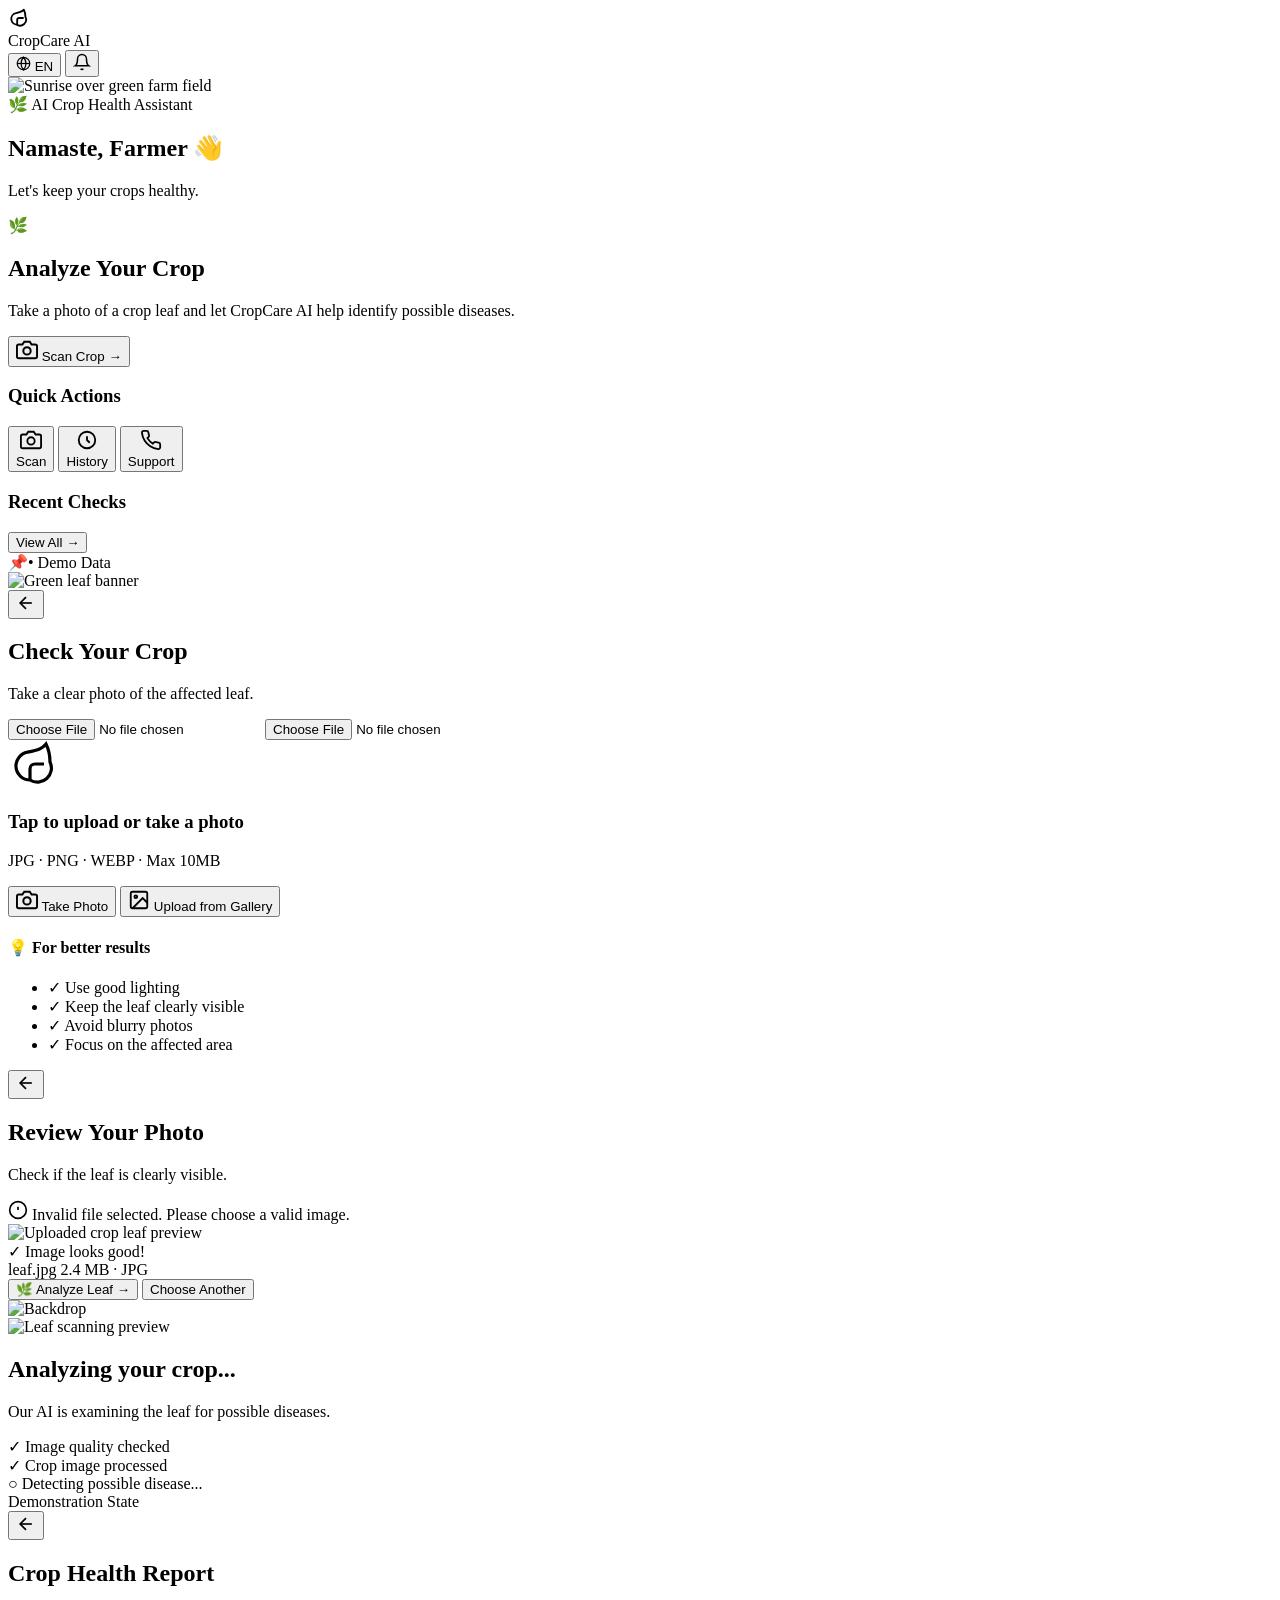
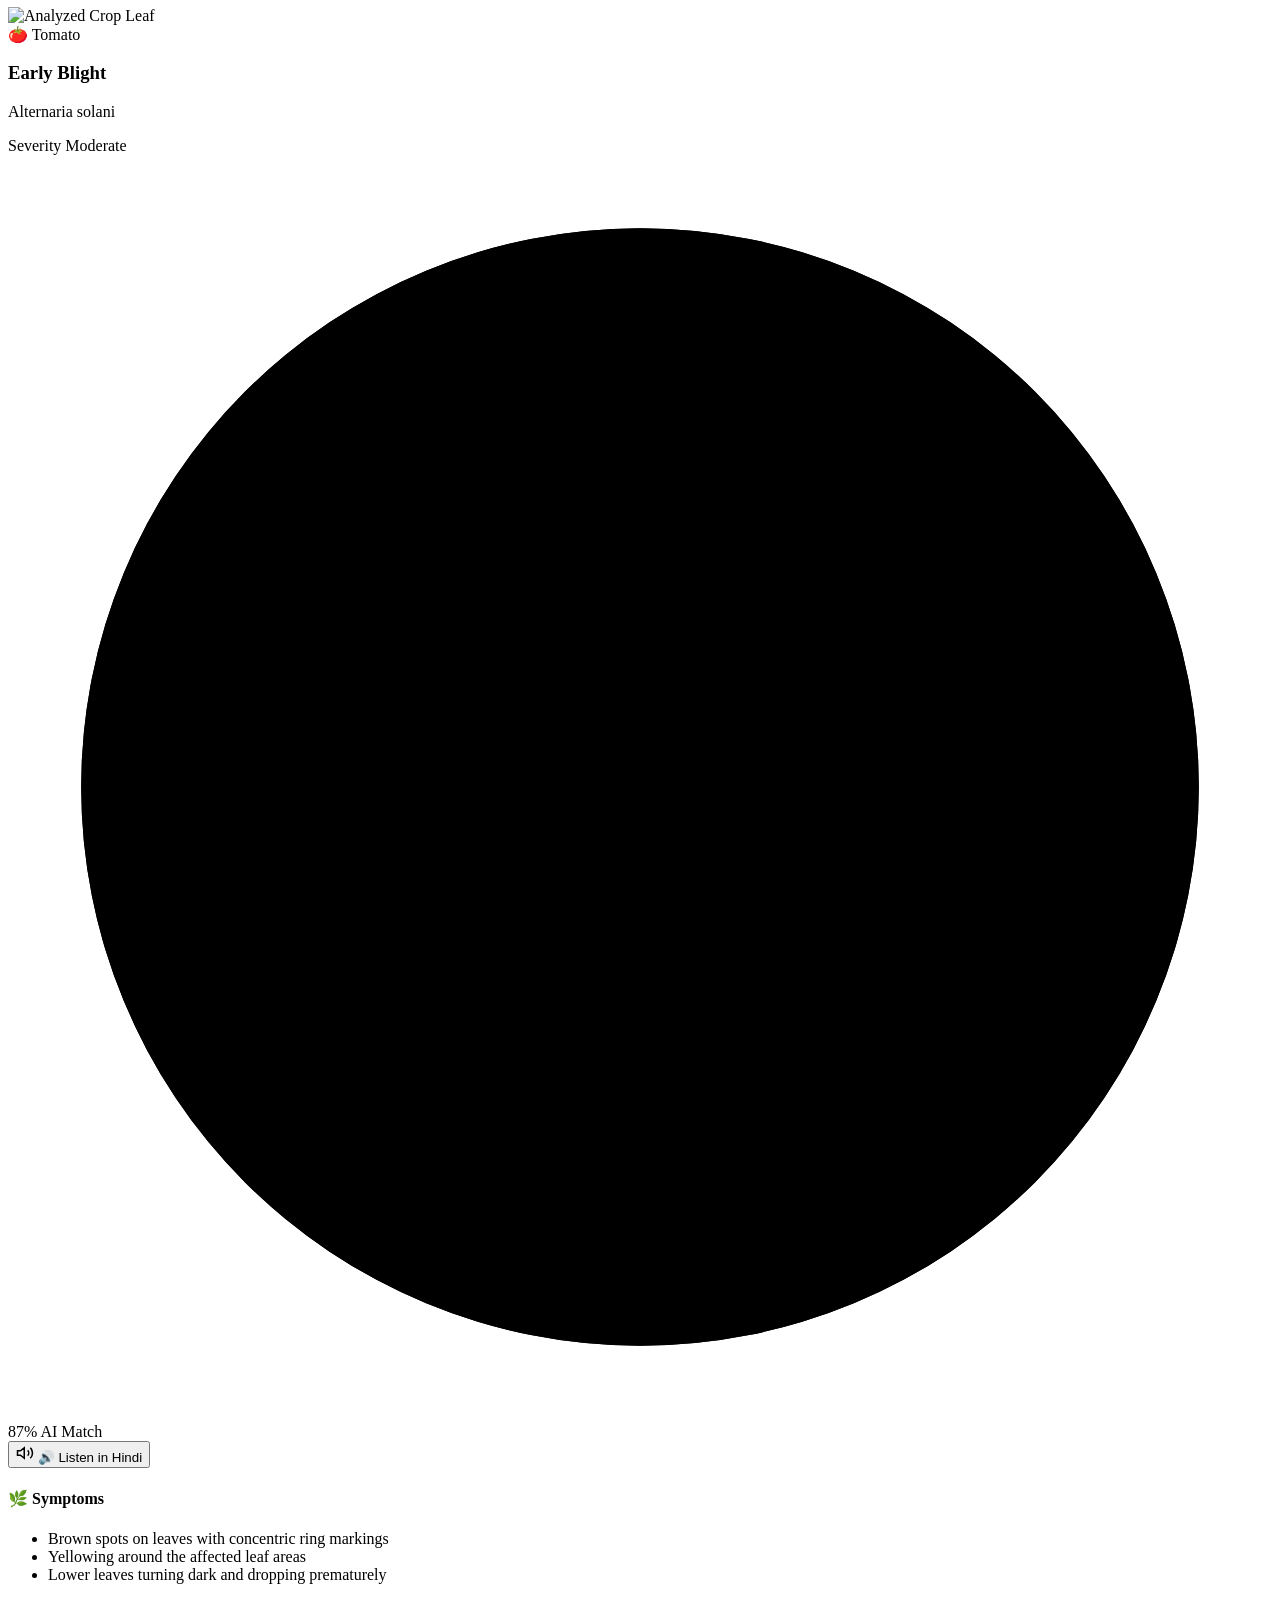
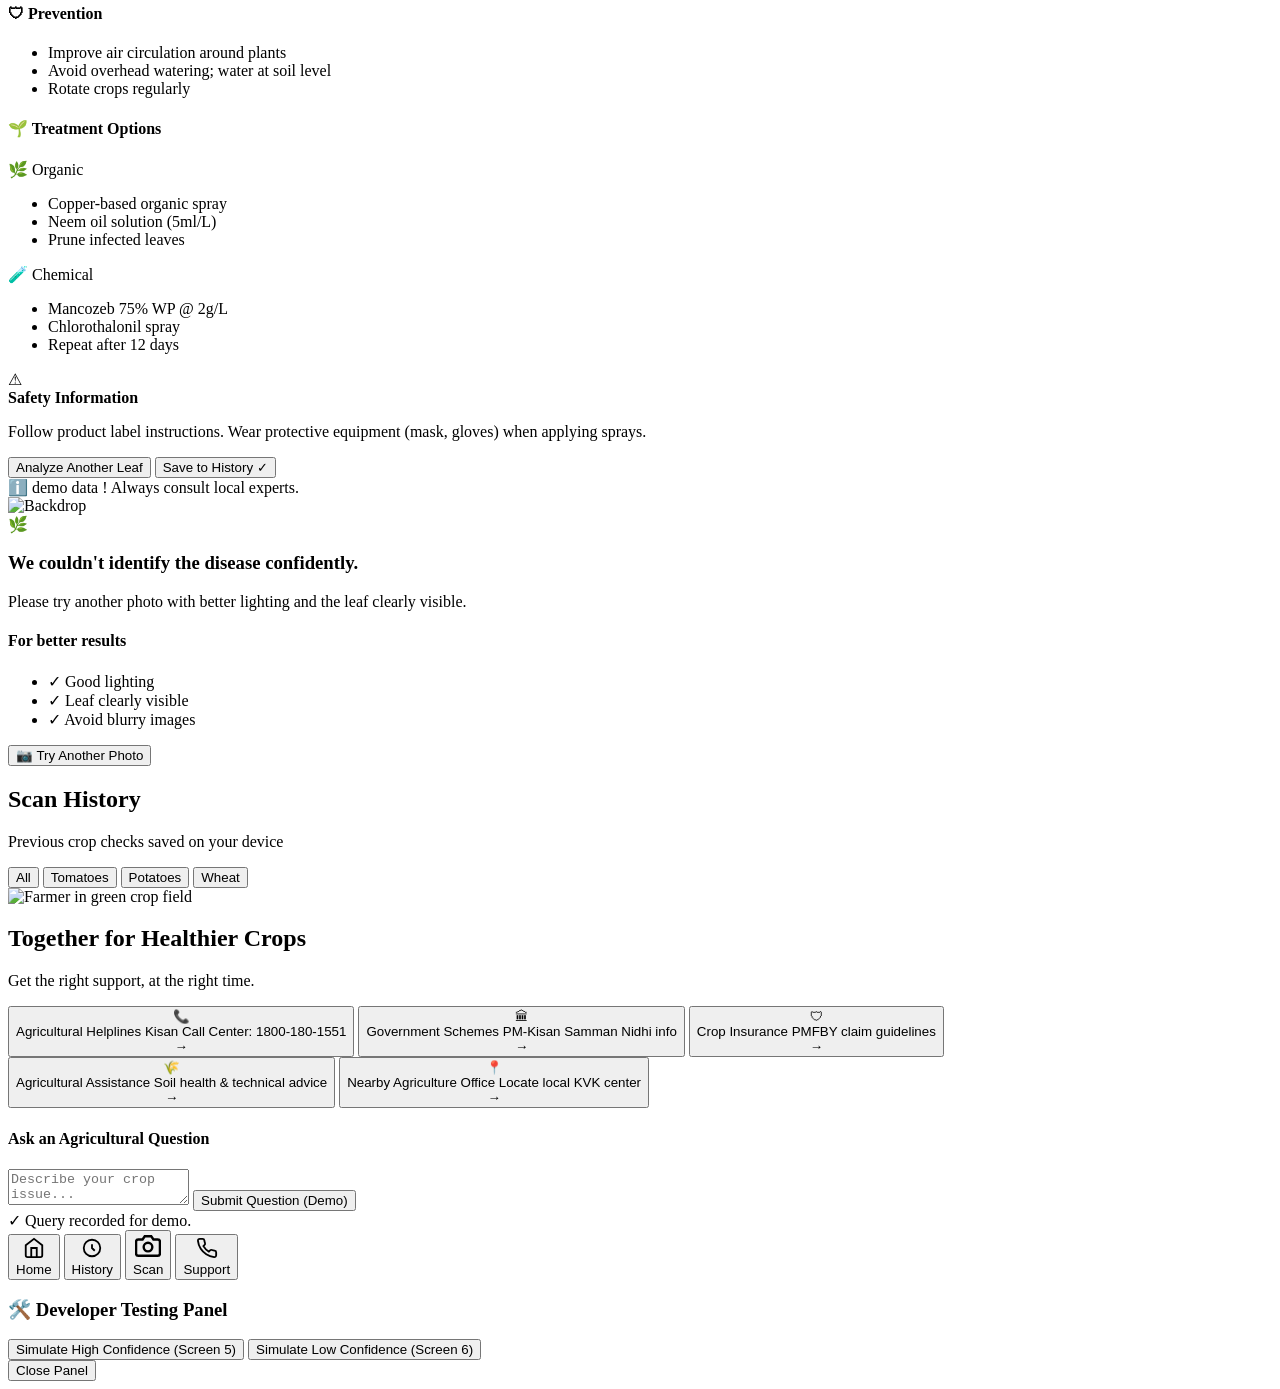
==== commit dbca859b: "Rename index (9).html to frontend/index.html" ====
--- a/frontend/index.html
+++ b/frontend/index.html
@@ -725,4 +725,4 @@
     <script src="script.js"></script>
 </body>
 
-</html>+</html>
